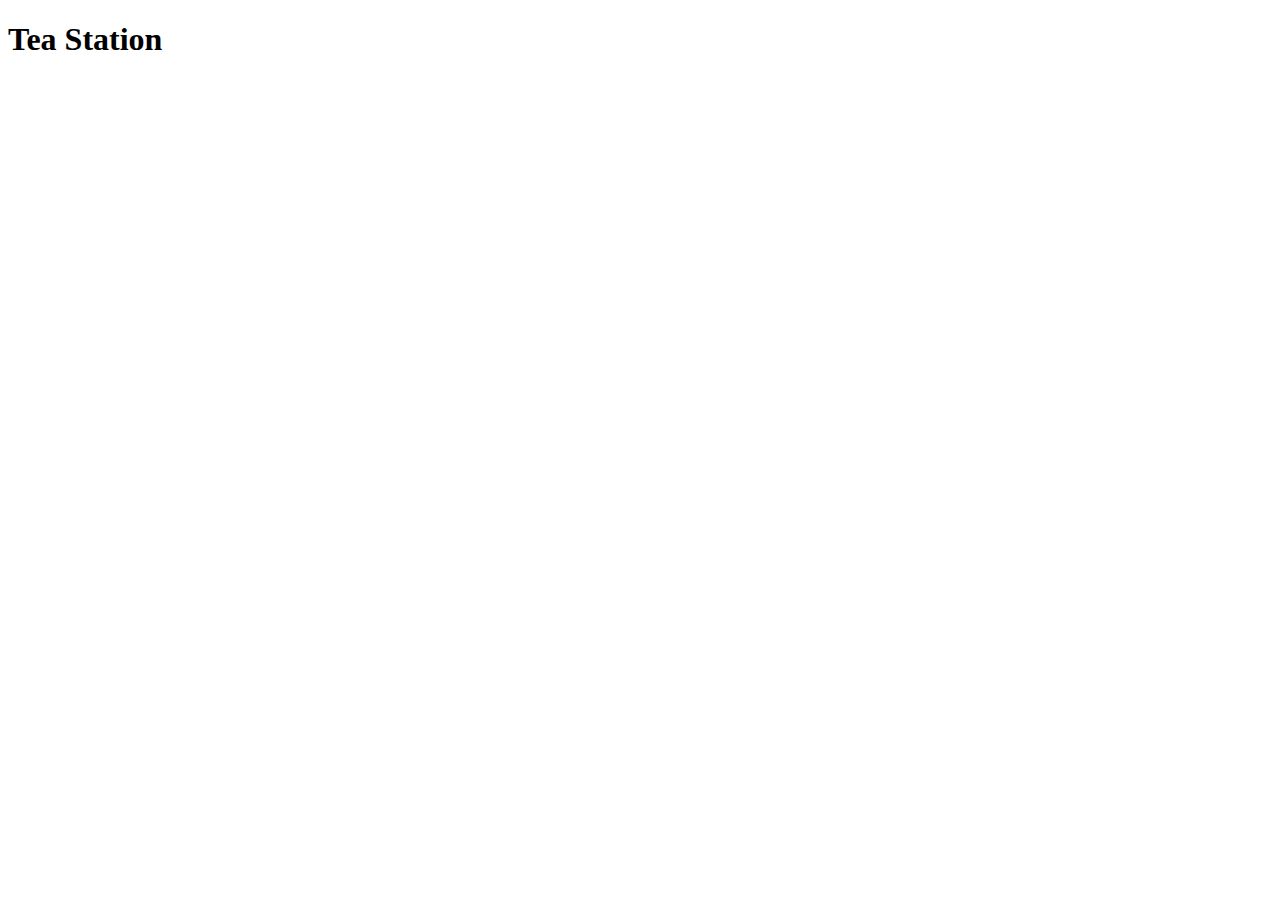
==== index.html @ 61697b80 "⚜️ initial commit" ====
<!DOCTYPE html>
<html lang="en">
  <head>
    <meta charset="UTF-8" />
    <meta http-equiv="X-UA-Compatible" content="IE=edge" />
    <meta name="viewport" content="width=device-width, initial-scale=1.0" />
    <title>Tea Station || Home</title>
    <!-- Font Awesome -->
    <link rel="stylesheet" href="./fontawesome-web/css/all.min.css" />
    <!-- Custom Css -->
    <link rel="stylesheet" href="./css/styles.css" />
  </head>
  <body>
    <h1>Tea Station</h1>
  </body>
</html>
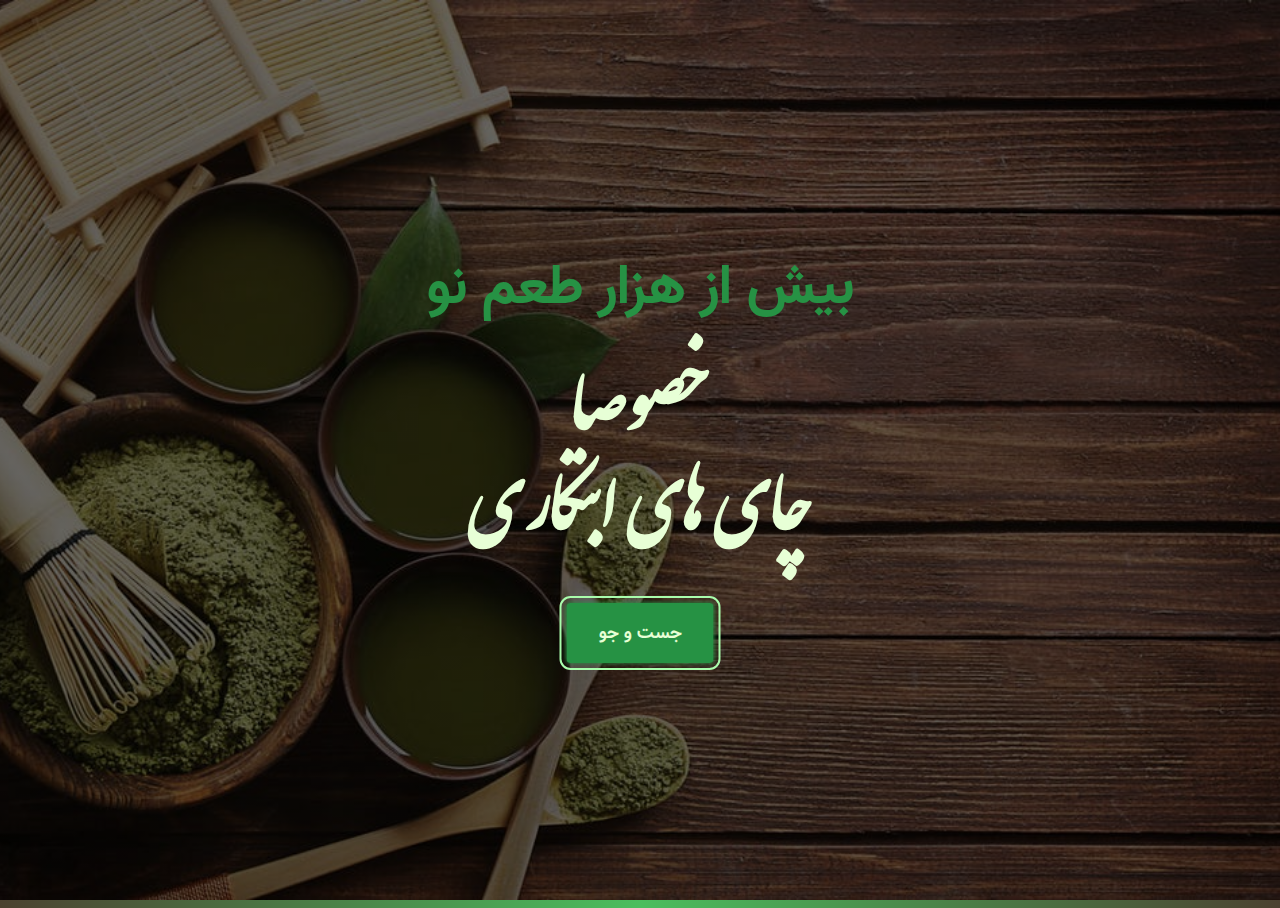
==== commit 58c6e4d9: "✅ creating header ✅ designing header ✅ adding seperator" ====
--- a/index.html
+++ b/index.html
@@ -4,13 +4,28 @@
     <meta charset="UTF-8" />
     <meta http-equiv="X-UA-Compatible" content="IE=edge" />
     <meta name="viewport" content="width=device-width, initial-scale=1.0" />
-    <title>Tea Station || Home</title>
+    <title>ایستگاه چای || صفحه اصلی</title>
     <!-- Font Awesome -->
     <link rel="stylesheet" href="./fontawesome-web/css/all.min.css" />
     <!-- Custom Css -->
     <link rel="stylesheet" href="./css/styles.css" />
   </head>
   <body>
-    <h1>Tea Station</h1>
+    <!-- Navbar -->
+    <!-- End Of Navbar -->
+    <!-- Header -->
+    <header class="header">
+      <div class="banner">
+        <h2>بیش از هزار طعم نو</h2>
+        <h1>
+          خصوصا
+          <br />
+          چای های ابتکاری
+        </h1>
+        <a href="skills.html" class="btn banner-btn"> جست و جو </a>
+      </div>
+    </header>
+    <div class="content-divider"></div>
+    <!-- End Of Header -->
   </body>
 </html>
--- a/css/styles.css
+++ b/css/styles.css
@@ -0,0 +1,51 @@
+@import "./fonts.css";
+@import "./variables.css";
+@import "./globals.css";
+
+/* 
+==========
+Header
+==========
+*/
+.header {
+  min-height: 100vh;
+  background: linear-gradient(rgba(0, 0, 0, 0.6), rgba(0, 0, 0, 0.6)),
+    url("../images/main-bcg.jpeg");
+  background-position: center;
+  background-repeat: no-repeat;
+  background-size: cover;
+  background-attachment: fixed;
+  position: relative;
+  text-align: center;
+}
+.banner {
+  position: absolute;
+  top: 50%;
+  left: 50%;
+  transform: translate(-50%, -50%);
+}
+.banner h2 {
+  font-family: var(--font-family-secondary);
+  color: var(--color-primary);
+}
+.banner h1 {
+  color: var(--color-primary-white);
+  margin-top: 3rem;
+  margin-bottom: 3rem;
+}
+.banner-btn {
+  outline: 0.125rem solid var(--color-primary-lighter);
+  outline-offset: 5px;
+}
+.banner-btn:hover {
+  outline: 0.125rem solid var(--color-primary-light);
+}
+.content-divider {
+  min-height: 0.5rem;
+  background: linear-gradient(
+    to left,
+    var(--color-secondary-light),
+    var(--color-primary-light),
+    var(--color-secondary-light)
+  );
+}
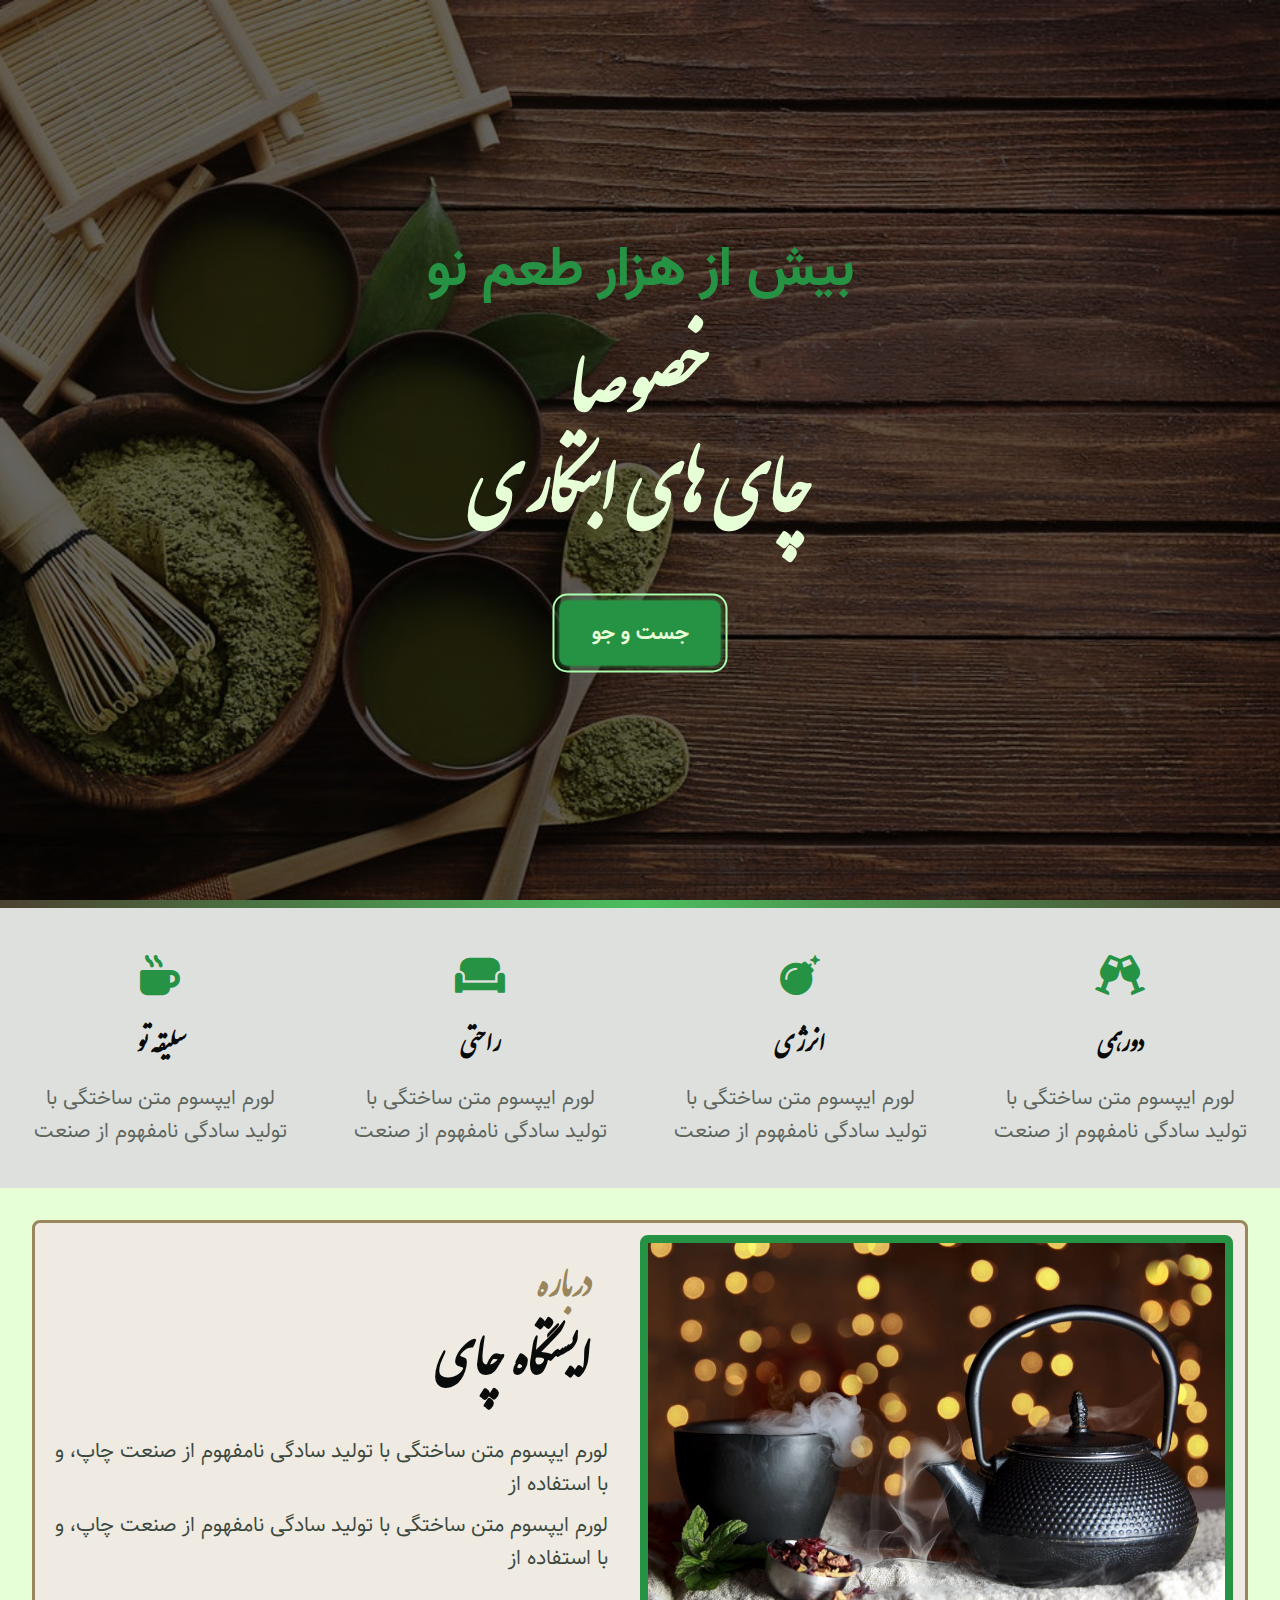
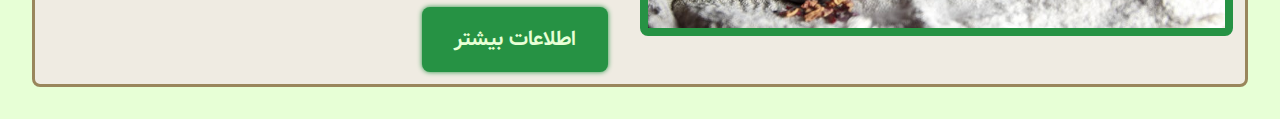
==== commit 55729993: "✅ added skills section ✅ added about section" ====
--- a/index.html
+++ b/index.html
@@ -1,31 +1,114 @@
 <!DOCTYPE html>
 <html lang="en">
-  <head>
-    <meta charset="UTF-8" />
-    <meta http-equiv="X-UA-Compatible" content="IE=edge" />
-    <meta name="viewport" content="width=device-width, initial-scale=1.0" />
-    <title>ایستگاه چای || صفحه اصلی</title>
-    <!-- Font Awesome -->
-    <link rel="stylesheet" href="./fontawesome-web/css/all.min.css" />
-    <!-- Custom Css -->
-    <link rel="stylesheet" href="./css/styles.css" />
-  </head>
-  <body>
-    <!-- Navbar -->
-    <!-- End Of Navbar -->
-    <!-- Header -->
-    <header class="header">
-      <div class="banner">
-        <h2>بیش از هزار طعم نو</h2>
-        <h1>
-          خصوصا
-          <br />
-          چای های ابتکاری
-        </h1>
-        <a href="skills.html" class="btn banner-btn"> جست و جو </a>
-      </div>
-    </header>
-    <div class="content-divider"></div>
-    <!-- End Of Header -->
-  </body>
+	<head>
+		<meta charset="UTF-8" />
+		<meta http-equiv="X-UA-Compatible" content="IE=edge" />
+		<meta name="viewport" content="width=device-width, initial-scale=1.0" />
+		<title>ایستگاه چای || صفحه اصلی</title>
+		<!-- Font Awesome -->
+		<link rel="stylesheet" href="./fontawesome-web/css/all.min.css" />
+		<!-- Custom Css -->
+		<link rel="stylesheet" href="./css/styles.css" />
+	</head>
+	<body>
+		<!-- Navbar -->
+		<!-- End Of Navbar -->
+		<!-- Header -->
+		<header class="header">
+			<div class="banner">
+				<h2>بیش از هزار طعم نو</h2>
+				<h1>
+					خصوصا
+					<br />
+					چای های ابتکاری
+				</h1>
+				<a href="skills.html" class="btn banner-btn"> جست و جو </a>
+			</div>
+		</header>
+		<div class="content-divider"></div>
+		<!-- End Of Header -->
+		<!-- Skills Section -->
+		<section class="skills clearfix">
+			<!-- Single Skill -->
+			<article class="skill">
+				<span class="skill-icon">
+					<i class="fas fa-mug-hot"></i>
+				</span>
+				<h4 class="skill-title">سلیقه تو</h4>
+				<p class="skill-text">
+					لورم ایپسوم متن ساختگی با تولید سادگی نامفهوم از صنعت
+				</p>
+			</article>
+			<!-- End Of Single Skill -->
+			<!-- Single Skill -->
+			<article class="skill">
+				<span class="skill-icon">
+					<i class="fas fa-couch"></i>
+				</span>
+				<h4 class="skill-title">راحتی</h4>
+				<p class="skill-text">
+					لورم ایپسوم متن ساختگی با تولید سادگی نامفهوم از صنعت
+				</p>
+			</article>
+			<!-- End Of Single Skill -->
+			<!-- Single Skill -->
+			<article class="skill">
+				<span class="skill-icon">
+					<i class="fas fa-bomb"></i>
+				</span>
+				<h4 class="skill-title">انرژی</h4>
+				<p class="skill-text">
+					لورم ایپسوم متن ساختگی با تولید سادگی نامفهوم از صنعت
+				</p>
+			</article>
+			<!-- End Of Single Skill -->
+			<!-- Single Skill -->
+			<article class="skill">
+				<span class="skill-icon">
+					<i class="fas fa-glass-cheers"></i>
+				</span>
+				<h4 class="skill-title">دورهمی</h4>
+				<p class="skill-text">
+					لورم ایپسوم متن ساختگی با تولید سادگی نامفهوم از صنعت
+				</p>
+			</article>
+			<!-- End Of Single Skill -->
+		</section>
+		<!-- End Of Skills Section -->
+		<!-- About Section -->
+		<section>
+			<div class="section-center clearfix">
+				<!-- About-Image -->
+				<article class="about-image-article">
+					<img
+						src="./images/about-bcg.jpeg"
+						alt="tea for everyone"
+						class="about-image"
+					/>
+				</article>
+				<!-- End Of About-Image -->
+				<!-- About-Info -->
+				<article class="about-info">
+					<!-- Section Title -->
+					<div class="section-title">
+						<h3>درباره</h3>
+						<h2>ایستگاه چای</h2>
+					</div>
+					<!-- End Of Section Title -->
+					<div class="about-text-container">
+						<p class="about-text">
+							لورم ایپسوم متن ساختگی با تولید سادگی نامفهوم از صنعت چاپ، و با
+							استفاده از
+						</p>
+						<p class="about-text">
+							لورم ایپسوم متن ساختگی با تولید سادگی نامفهوم از صنعت چاپ، و با
+							استفاده از
+						</p>
+					</div>
+					<a href="about.html" class="btn">اطلاعات بیشتر</a>
+				</article>
+				<!-- End Of About-Info -->
+			</div>
+		</section>
+	</body>
 </html>
--- a/css/styles.css
+++ b/css/styles.css
@@ -1,51 +1,192 @@
-@import "./fonts.css";
-@import "./variables.css";
-@import "./globals.css";
+@import './fonts.css';
+@import './globals.css';
 
-/* 
+/*
 ==========
 Header
 ==========
 */
+
 .header {
-  min-height: 100vh;
-  background: linear-gradient(rgba(0, 0, 0, 0.6), rgba(0, 0, 0, 0.6)),
-    url("../images/main-bcg.jpeg");
-  background-position: center;
-  background-repeat: no-repeat;
-  background-size: cover;
-  background-attachment: fixed;
-  position: relative;
-  text-align: center;
+	min-height: 100vh;
+	background: linear-gradient(rgba(0, 0, 0, 0.6), rgba(0, 0, 0, 0.6)),
+		url('../images/main-bcg.jpeg');
+	background-position: center;
+	background-repeat: no-repeat;
+	background-size: cover;
+	background-attachment: fixed;
+	position: relative;
+	text-align: center;
 }
+
 .banner {
-  position: absolute;
-  top: 50%;
-  left: 50%;
-  transform: translate(-50%, -50%);
+	position: absolute;
+	top: 50%;
+	left: 50%;
+	transform: translate(-50%, -50%);
 }
+
 .banner h2 {
-  font-family: var(--font-family-secondary);
-  color: var(--color-primary);
+	font-family: var(--font-family-secondary);
+	color: var(--color-primary);
 }
+
 .banner h1 {
-  color: var(--color-primary-white);
-  margin-top: 3rem;
-  margin-bottom: 3rem;
+	color: var(--color-primary-white);
+	margin-top: 3rem;
+	margin-bottom: 3rem;
 }
+
 .banner-btn {
-  outline: 0.125rem solid var(--color-primary-lighter);
-  outline-offset: 5px;
+	outline: 0.125rem solid var(--color-primary-lighter);
+	outline-offset: 5px;
 }
+
 .banner-btn:hover {
-  outline: 0.125rem solid var(--color-primary-light);
+	outline: 0.125rem solid var(--color-primary-light);
 }
+
 .content-divider {
-  min-height: 0.5rem;
-  background: linear-gradient(
-    to left,
-    var(--color-secondary-light),
-    var(--color-primary-light),
-    var(--color-secondary-light)
-  );
+	min-height: 0.5rem;
+	background: linear-gradient(
+		to left,
+		var(--color-secondary-light),
+		var(--color-primary-light),
+		var(--color-secondary-light)
+	);
 }
+
+/*
+==========
+Skills
+==========
+*/
+
+.skills {
+	background: var(--color-grey-white);
+}
+
+.skill {
+	float: left;
+	min-width: 100%;
+	text-align: center;
+	padding: 2.5rem 0rem;
+	transition: var(--transition);
+	cursor: default;
+}
+
+.skill:hover {
+	background: var(--color-secondary-white);
+	box-shadow: 0px 2px 0px var(--color-primary-light);
+}
+
+.skill-title {
+	padding: 0 1rem;
+}
+
+.skill-icon {
+	font-size: 2.5rem;
+	margin-bottom: 1.25rem;
+	display: inline-block;
+	color: var(--color-primary);
+	transition: var(--transition);
+}
+
+.skill-text {
+	color: var(--color-grey-7);
+	max-width: 17rem;
+	margin: 0 auto;
+}
+
+.skill:hover .skill-icon {
+	transform: translateY(-5px);
+}
+
+@media screen and (min-width: calc(calc(17rem * 2) + 1.5rem)) {
+	.skill {
+		min-width: 50%;
+	}
+}
+
+@media screen and (min-width: calc(calc(17rem * 4) + 1.5rem)) {
+	.skill {
+		min-width: 25%;
+	}
+}
+
+/* 
+==========
+About
+==========
+*/
+
+.section-title h3 {
+	color: var(--color-secondary-lighter);
+	padding: 2rem 0 0 0;
+}
+
+.section-title {
+	margin-bottom: 2rem;
+}
+
+.section-center {
+	padding: 0.75rem 0.75rem;
+	margin: 2rem auto;
+	width: 85vw;
+	transition: var(--transition);
+	max-width: 36rem;
+	background: var(--color-secondary-white);
+	border-style: solid;
+	border-radius: var(--radius);
+	border-color: var(--color-secondary-lighter);
+}
+
+.about-image-article {
+	background: var(--color-primary);
+	border-style: solid;
+	border-width: 0.5rem;
+	border-color: var(--color-primary);
+	border-radius: var(--radius);
+	overflow: hidden;
+}
+
+.about-image {
+	transition: var(--transition);
+}
+
+.about-image:hover {
+	transform: scale(1.1);
+	opacity: 0.5;
+}
+
+.about-text {
+	color: var(--color-grey-6);
+	margin-bottom: 0.5rem;
+}
+
+.about-text-container {
+	margin-bottom: 2rem;
+}
+
+@media screen and (min-width: 880px) {
+	.section-center {
+		width: 90vw;
+	}
+}
+
+@media screen and (min-width: 1170px) {
+	.section-center {
+		max-width: 100vw;
+		width: 95vw;
+	}
+	.about-image-article {
+		float: right;
+		width: 50%;
+	}
+	.about-info {
+		float: left;
+		width: 50%;
+		padding-right: 2rem;
+		height: 100%;
+	}
+}
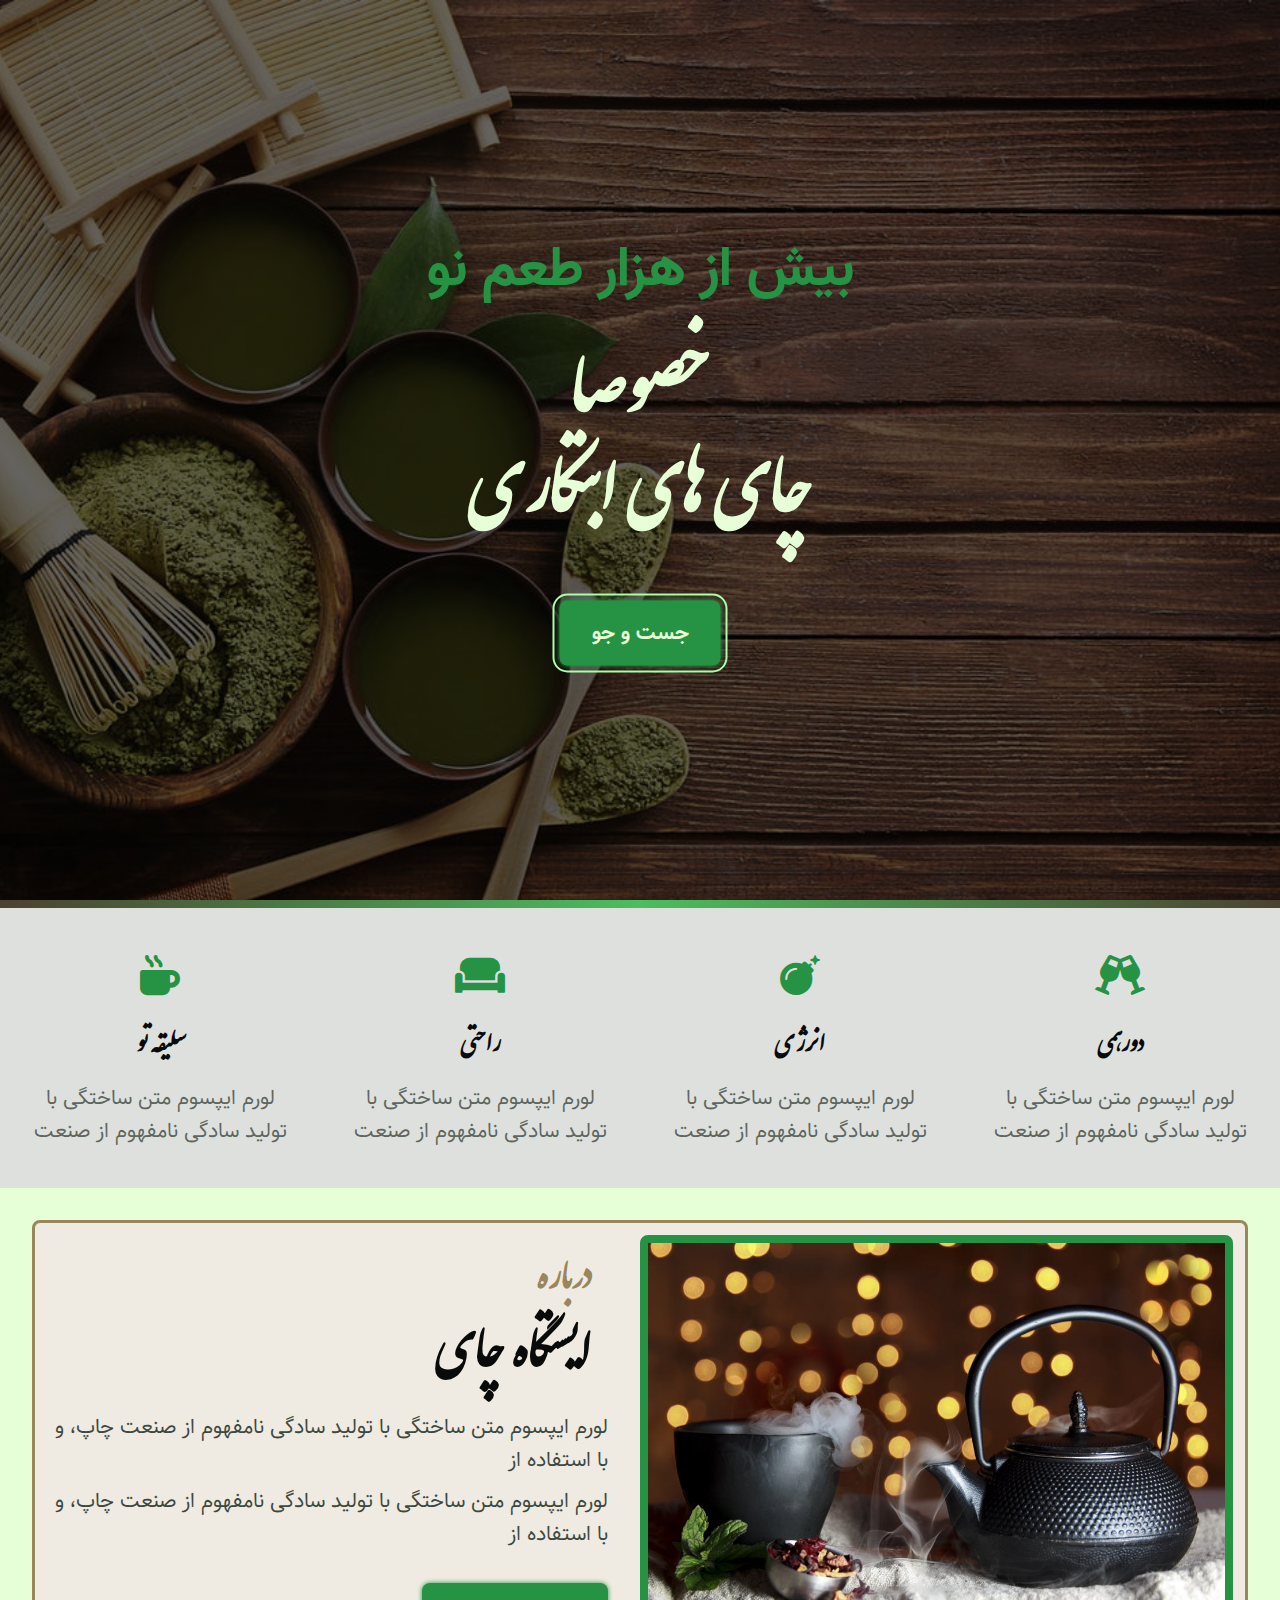
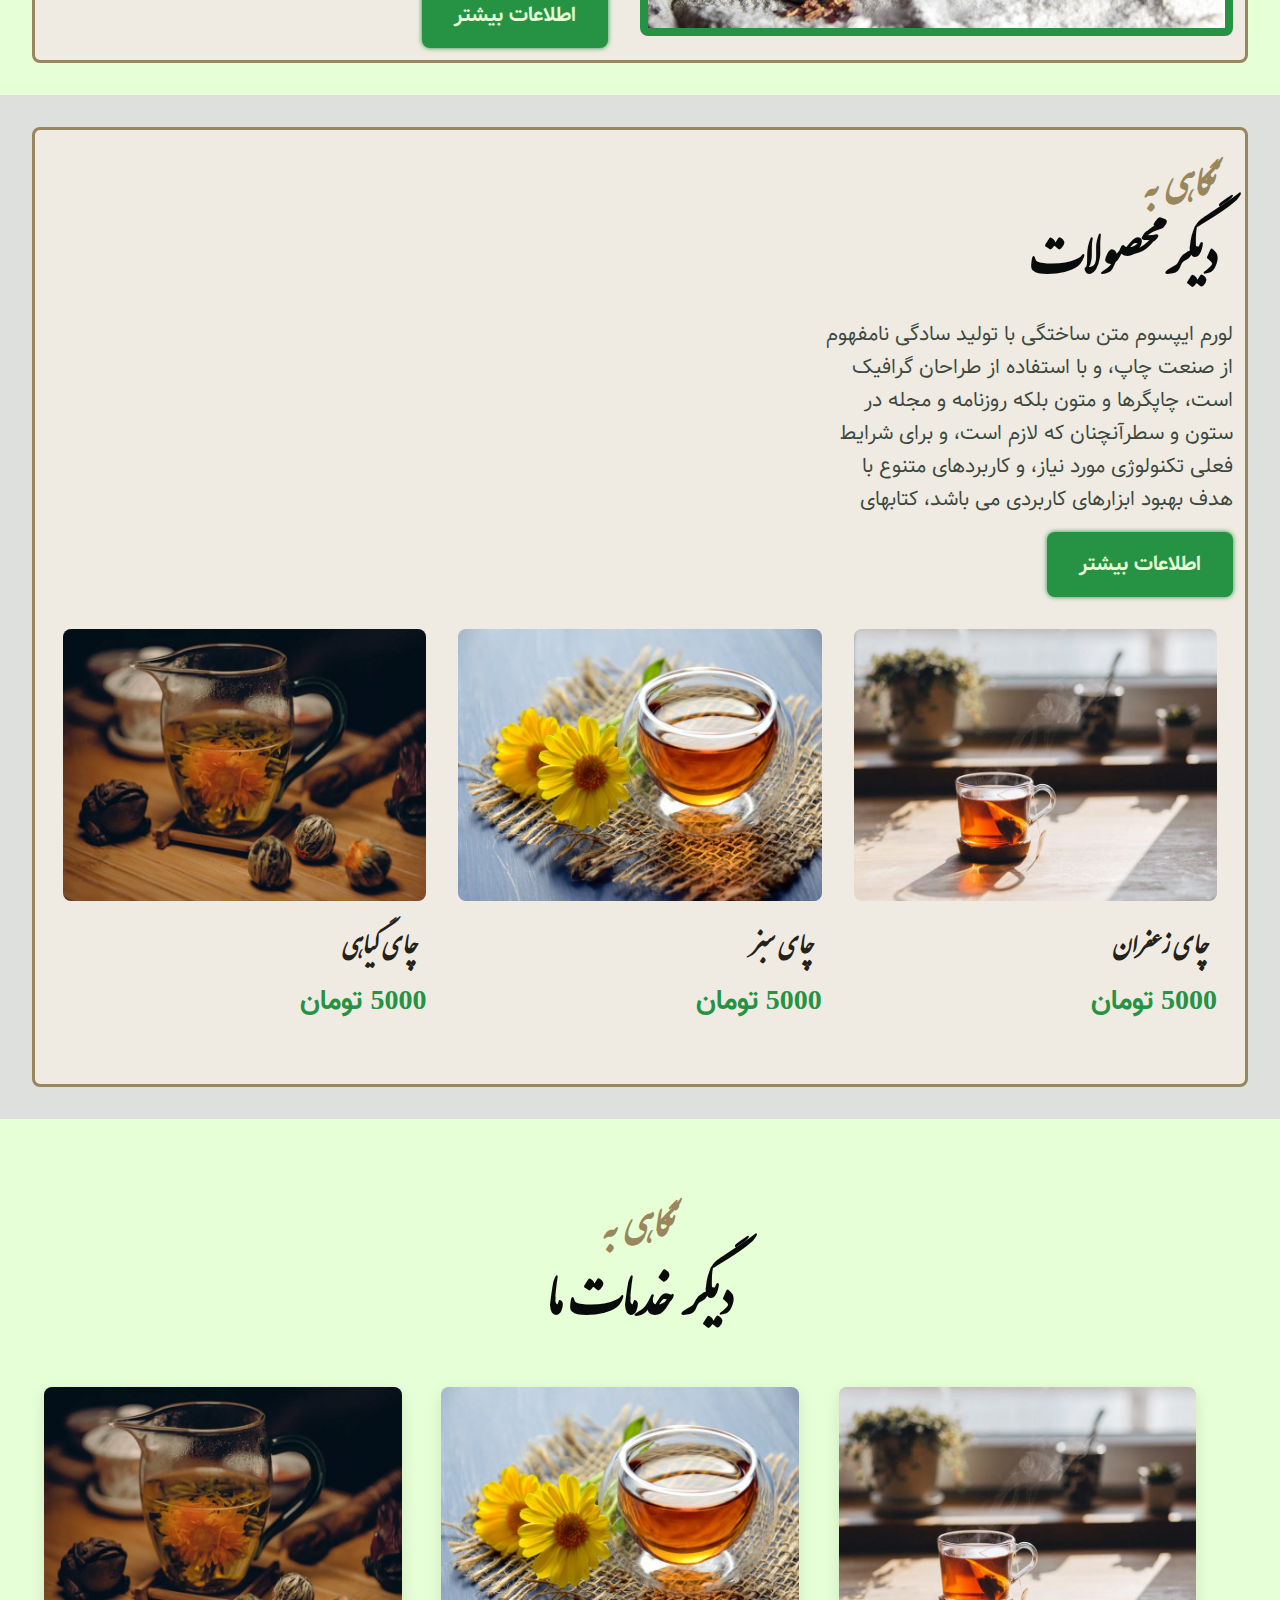
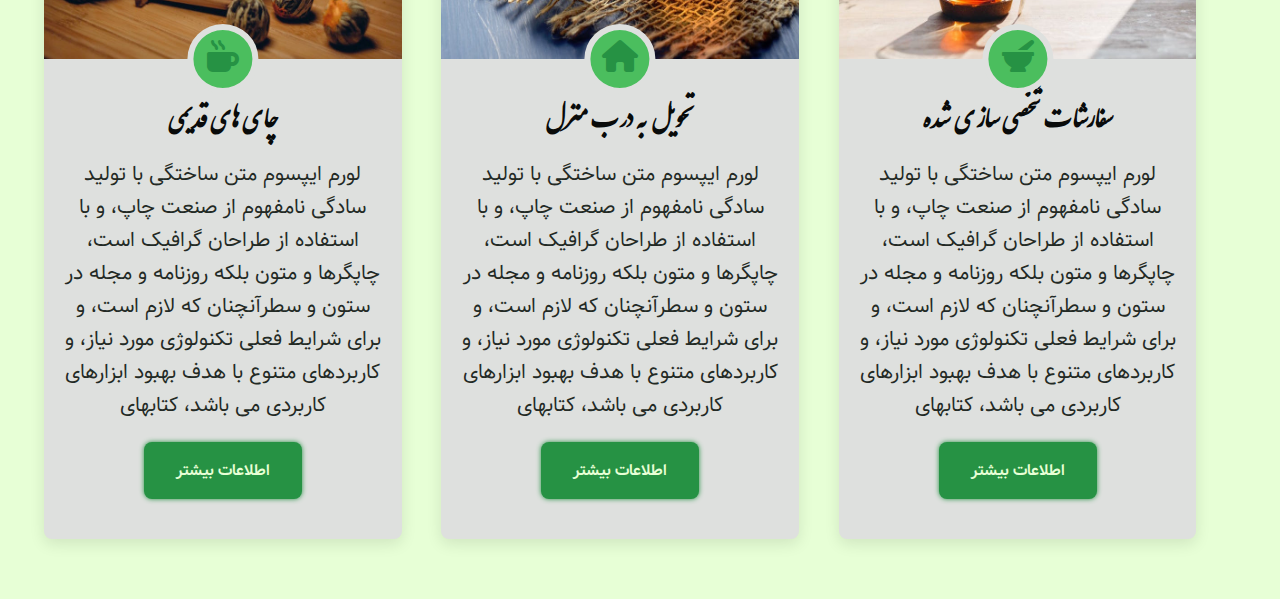
==== commit 19f73666: "✅ services and products added" ====
--- a/index.html
+++ b/index.html
@@ -76,7 +76,7 @@
 		</section>
 		<!-- End Of Skills Section -->
 		<!-- About Section -->
-		<section>
+		<section class="about">
 			<div class="section-center clearfix">
 				<!-- About-Image -->
 				<article class="about-image-article">
@@ -110,5 +110,162 @@
 				<!-- End Of About-Info -->
 			</div>
 		</section>
+		<!-- Products -->
+		<section class="products">
+			<div class="section-center clearfix">
+				<!-- Products Info -->
+				<article class="products-info">
+					<div class="section-title">
+						<h3>نگاهی به</h3>
+						<h2>دیگر محصولات</h2>
+					</div>
+					<div class="product-text-container">
+						<p class="product-text">
+							لورم ایپسوم متن ساختگی با تولید سادگی نامفهوم از صنعت چاپ، و با
+							استفاده از طراحان گرافیک است، چاپگرها و متون بلکه روزنامه و مجله
+							در ستون و سطرآنچنان که لازم است، و برای شرایط فعلی تکنولوژی مورد
+							نیاز، و کاربردهای متنوع با هدف بهبود ابزارهای کاربردی می باشد،
+							کتابهای
+						</p>
+					</div>
+					<a href="about.html" class="btn">اطلاعات بیشتر</a>
+				</article>
+				<!-- Products Inventory -->
+				<article class="products-inventory">
+					<!-- Single Product -->
+					<div class="product">
+						<img
+							src="./images/product-1.jpeg"
+							alt="signle product"
+							class="product-image"
+						/>
+						<h4 class="product-title">چای زعفران</h4>
+						<h4 class="product-price">5000</h4>
+					</div>
+					<!-- End Of Single Product -->
+					<!-- Single Product -->
+					<div class="product">
+						<img
+							src="./images/product-2.jpeg"
+							alt="signle product"
+							class="product-image"
+						/>
+						<h4 class="product-title">چای سبز</h4>
+						<h4 class="product-price">5000</h4>
+					</div>
+					<!-- End Of Single Product -->
+					<!-- Single Product -->
+					<div class="product">
+						<img
+							src="./images/product-3.jpeg"
+							alt="signle product"
+							class="product-image"
+						/>
+						<h4 class="product-title">چای گیاهی</h4>
+						<h4 class="product-price">5000</h4>
+					</div>
+					<!-- End Of Single Product -->
+				</article>
+			</div>
+		</section>
+		<!-- End Of Products -->
+		<!-- Services -->
+		<section class="services">
+			<!-- Section Title -->
+			<div class="section-title services-title">
+				<h3>نگاهی به</h3>
+				<h2>دیگر خدمات ما</h2>
+			</div>
+			<!-- End Of Section Title -->
+			<div class="section-center background-border-remover clearfix">
+				<!-- Single Card -->
+				<article class="service-card">
+					<!-- Image Container -->
+					<div class="service-image-container">
+						<!-- Image -->
+						<img
+							src="./images/product-1.jpeg"
+							class="service-image"
+							alt="single-service"
+						/>
+						<!-- Icon -->
+						<span class="service-icon">
+							<i class="fas fa-mortar-pestle fa-fw"></i>
+						</span>
+					</div>
+					<!-- Service Info -->
+					<div class="service-info">
+						<h4>سفارشات شخصی سازی شده</h4>
+						<p>
+							لورم ایپسوم متن ساختگی با تولید سادگی نامفهوم از صنعت چاپ، و با
+							استفاده از طراحان گرافیک است، چاپگرها و متون بلکه روزنامه و مجله
+							در ستون و سطرآنچنان که لازم است، و برای شرایط فعلی تکنولوژی مورد
+							نیاز، و کاربردهای متنوع با هدف بهبود ابزارهای کاربردی می باشد،
+							کتابهای
+						</p>
+						<a href="products.html" class="btn service-btn">اطلاعات بیشتر</a>
+					</div>
+				</article>
+				<!-- End Of Single Card -->
+				<!-- Single Card -->
+				<article class="service-card">
+					<!-- Image Container -->
+					<div class="service-image-container">
+						<!-- Image -->
+						<img
+							src="./images/product-2.jpeg"
+							class="service-image"
+							alt="single-service"
+						/>
+						<!-- Icon -->
+						<span class="service-icon">
+							<i class="fas fa-home fa-fw"></i>
+						</span>
+					</div>
+					<!-- Service Info -->
+					<div class="service-info">
+						<h4>تحویل به درب منزل</h4>
+						<p>
+							لورم ایپسوم متن ساختگی با تولید سادگی نامفهوم از صنعت چاپ، و با
+							استفاده از طراحان گرافیک است، چاپگرها و متون بلکه روزنامه و مجله
+							در ستون و سطرآنچنان که لازم است، و برای شرایط فعلی تکنولوژی مورد
+							نیاز، و کاربردهای متنوع با هدف بهبود ابزارهای کاربردی می باشد،
+							کتابهای
+						</p>
+						<a href="products.html" class="btn service-btn">اطلاعات بیشتر</a>
+					</div>
+				</article>
+				<!-- End Of Single Card -->
+				<!-- Single Card -->
+				<article class="service-card">
+					<!-- Image Container -->
+					<div class="service-image-container">
+						<!-- Image -->
+						<img
+							src="./images/product-3.jpeg"
+							class="service-image"
+							alt="single-service"
+						/>
+						<!-- Icon -->
+						<span class="service-icon">
+							<i class="fas fa-mug-hot fa-fw"></i>
+						</span>
+					</div>
+					<!-- Service Info -->
+					<div class="service-info">
+						<h4>چای های قدیمی</h4>
+						<p>
+							لورم ایپسوم متن ساختگی با تولید سادگی نامفهوم از صنعت چاپ، و با
+							استفاده از طراحان گرافیک است، چاپگرها و متون بلکه روزنامه و مجله
+							در ستون و سطرآنچنان که لازم است، و برای شرایط فعلی تکنولوژی مورد
+							نیاز، و کاربردهای متنوع با هدف بهبود ابزارهای کاربردی می باشد،
+							کتابهای
+						</p>
+						<a href="products.html" class="btn service-btn">اطلاعات بیشتر</a>
+					</div>
+				</article>
+				<!-- End Of Single Card -->
+			</div>
+		</section>
 	</body>
 </html>
--- a/css/styles.css
+++ b/css/styles.css
@@ -120,18 +120,23 @@
 ==========
 */
 
+.about {
+	background: var(--color-primary-white);
+	padding: 1rem 0 1rem 0;
+}
+
 .section-title h3 {
 	color: var(--color-secondary-lighter);
-	padding: 2rem 0 0 0;
+	padding: 1.5rem 0 0 0;
 }
 
 .section-title {
-	margin-bottom: 2rem;
+	margin-bottom: 1rem;
 }
 
 .section-center {
 	padding: 0.75rem 0.75rem;
-	margin: 2rem auto;
+	margin: 1rem auto;
 	width: 85vw;
 	transition: var(--transition);
 	max-width: 36rem;
@@ -190,3 +195,164 @@
 		height: 100%;
 	}
 }
+
+/* 
+==========
+Products
+==========
+*/
+
+.products {
+	background: var(--color-grey-white);
+	padding: 1rem 0 1rem 0;
+}
+
+.product-text {
+	color: var(--color-grey-6);
+	margin-bottom: 0.5rem;
+	max-width: 26rem;
+}
+
+.product-text-container {
+	margin-bottom: 1rem;
+}
+
+.product-image {
+	border-radius: var(--radius);
+	height: 17rem;
+	object-fit: cover;
+}
+
+.product {
+	margin: 2rem 0;
+}
+
+.product-price {
+	color: var(--color-primary);
+	margin: 1rem 0;
+}
+
+.product-title {
+	color: var(--color-secondary);
+	margin: 2rem 0.5rem 1rem 0;
+}
+
+.product-price::after {
+	content: 'تومان';
+	display: inline-block;
+	font-family: var(--font-family-secondary);
+	margin: 0 0.5rem;
+}
+
+@media screen and (min-width: 36rem) {
+	.product {
+		float: right;
+		width: 50%;
+		padding: 0 1rem;
+	}
+}
+
+@media screen and (min-width: 1170px) {
+	.product {
+		float: right;
+		width: 33.33%;
+		padding: 0 1rem;
+	}
+}
+
+@media screen and (min-width: 1500px) {
+	.products-info {
+		float: right;
+		width: 30%;
+	}
+	.products-inventory {
+		float: right;
+		width: 70%;
+	}
+}
+
+/* 
+==========
+Services
+==========
+*/
+
+.background-border-remover {
+	background: inherit;
+	border-width: 0rem;
+}
+
+.services-title {
+	margin-top: 4rem;
+	margin-bottom: -1rem;
+	text-align: center;
+}
+
+.service-card {
+	margin: 2rem 0 2rem 0;
+	background: var(--color-grey-white);
+	border-radius: var(--radius);
+	box-shadow: 0 5px 15px rgba(0, 0, 0, 0.1);
+	transition: var(--transition);
+}
+
+.service-card:hover {
+	transform: scale(1.02);
+	box-shadow: 0 5px 15px rgba(0, 0, 0, 0.2);
+}
+
+.service-image {
+	height: 17rem;
+	object-fit: cover;
+	border-top-left-radius: var(--radius);
+	border-top-right-radius: var(--radius);
+}
+
+.service-info {
+	text-align: center;
+	padding: 3rem 1rem 2.5rem 1rem;
+}
+
+.service-info p {
+	max-width: 20rem;
+	color: var(--color-grey-5);
+	margin: 0 auto;
+}
+
+.service-btn {
+	margin-top: 1.25rem;
+	font-size: 1rem;
+}
+
+.service-image-container {
+	position: relative;
+}
+
+.service-icon {
+	position: absolute;
+	left: 50%;
+	top: 100%;
+	transform: translate(-50%, -50%);
+	font-size: 2rem;
+	color: var(--color-primary);
+	background-color: var(--color-primary-light);
+	padding: 0.25rem 0.6rem;
+	border-radius: 50%;
+	border: 0.375rem solid var(--color-grey-white);
+}
+
+@media screen and (min-width: 36rem) {
+	.service-card {
+		float: right;
+		width: 45%;
+		margin-right: 5%;
+	}
+}
+
+@media screen and (min-width: 1170px) {
+	.service-card {
+		float: right;
+		width: 30%;
+		margin-right: 3.33%;
+	}
+}
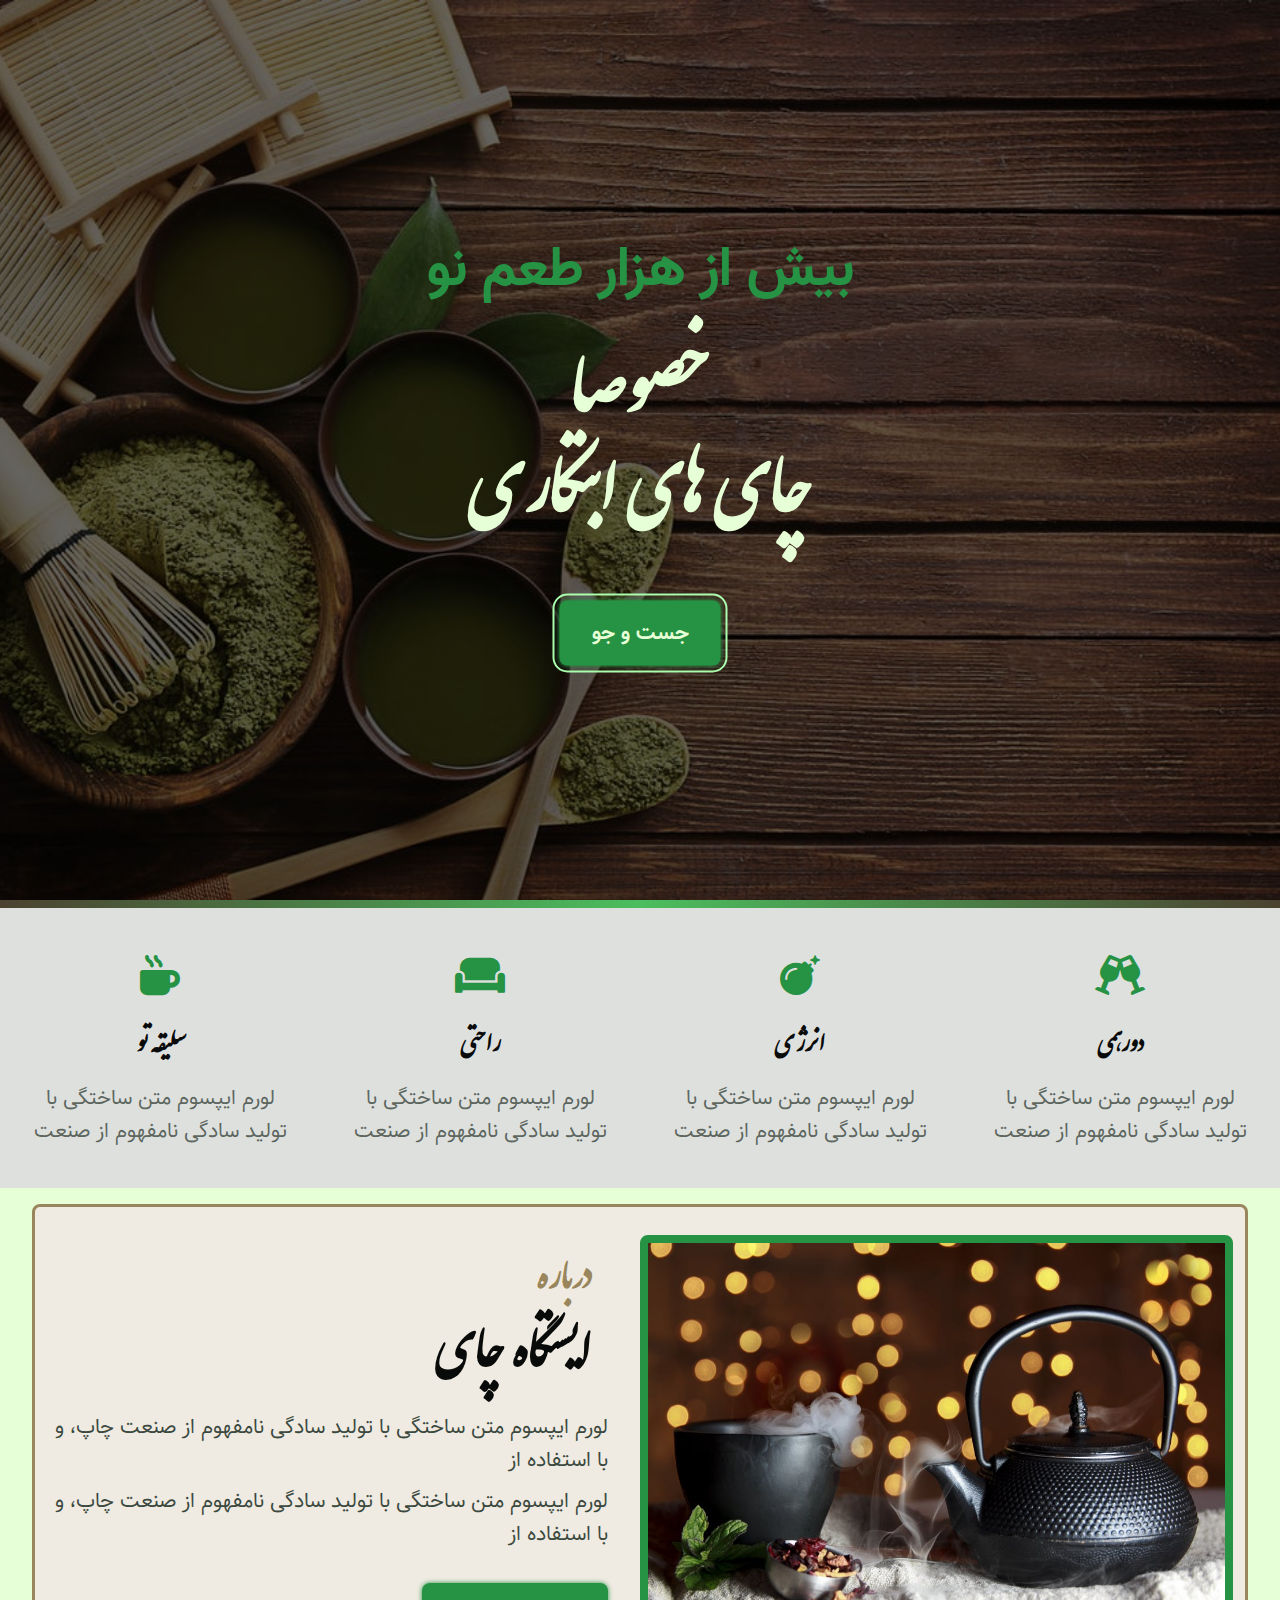
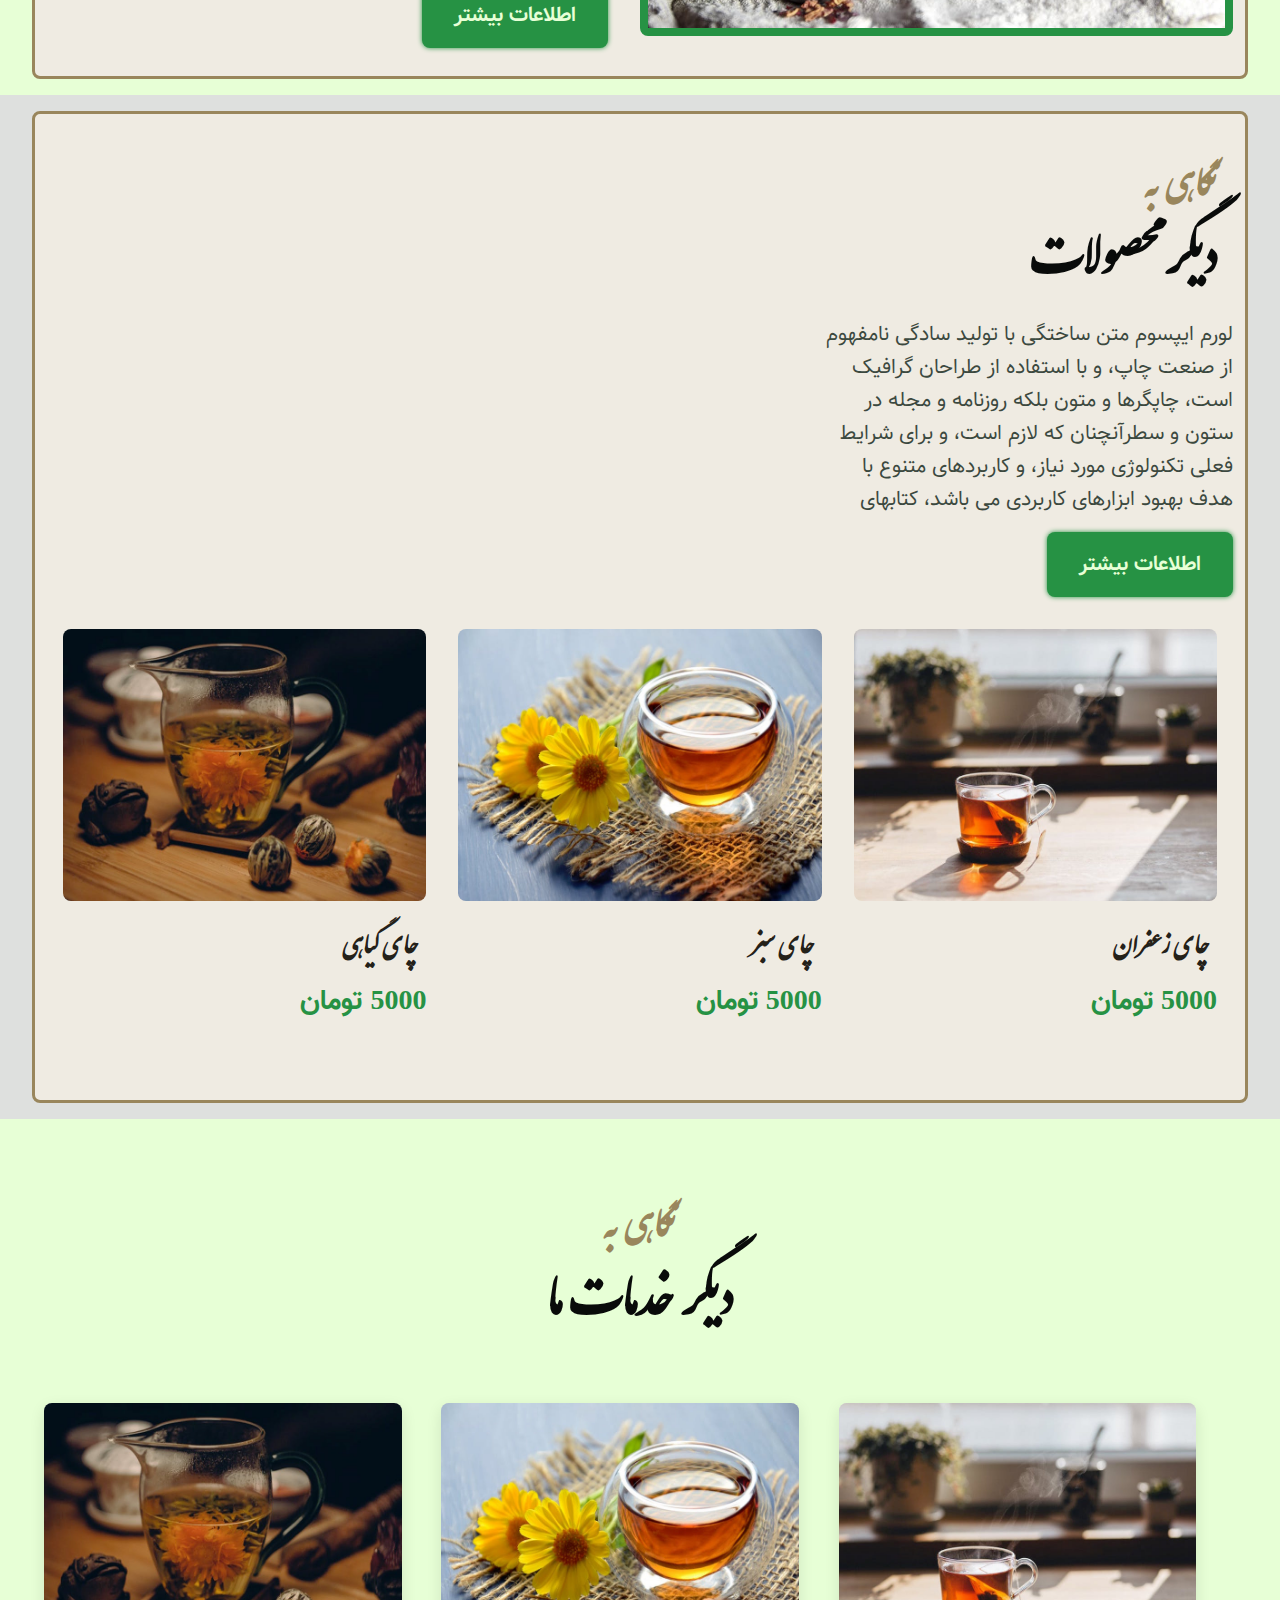
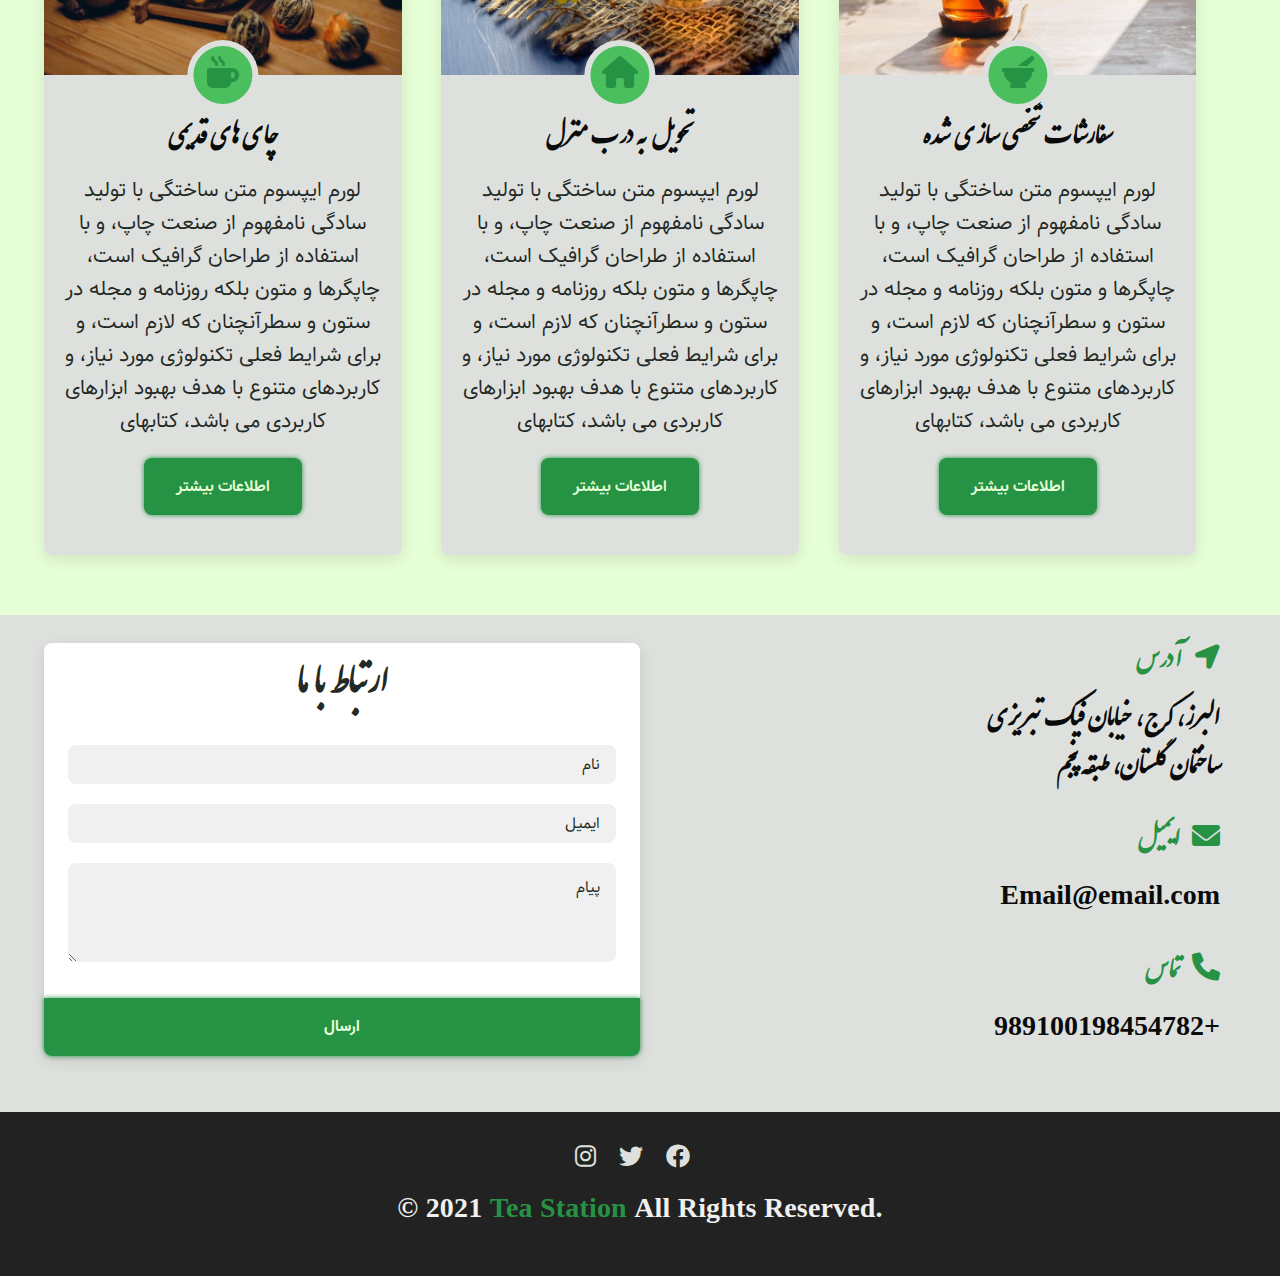
==== commit 8aecdab6: "✅ footer and contact added" ====
--- a/index.html
+++ b/index.html
@@ -267,5 +267,120 @@
 				<!-- End Of Single Card -->
 			</div>
 		</section>
+		<!-- End Of Services -->
+		<!-- Contact -->
+		<section class="contact">
+			<div
+				class="
+					section-center
+					background-border-remover
+					max-width-remover
+					clearfix
+				"
+			>
+				<!-- Contact-Info -->
+				<article class="contact-info">
+					<!-- Contact-Item -->
+					<div class="contact-item">
+						<h4 class="contact-title">
+							<span class="contact-icon">
+								<i class="fas fa-location-arrow"></i>
+							</span>
+							آدرس
+						</h4>
+						<h4 class="contact-text">
+							البرز، کرج، خیابان فیک تبریزی<br />
+							ساختمان گلستان، طبقه پنجم
+						</h4>
+					</div>
+					<!-- End Of Contact-Item -->
+					<!-- Contact-Item -->
+					<div class="contact-item">
+						<h4 class="contact-title">
+							<span class="contact-icon">
+								<i class="fas fa-envelope"></i>
+							</span>
+							ایمیل
+						</h4>
+						<h4 class="contact-text">Email@email.com</h4>
+					</div>
+					<!-- End Of Contact-Item -->
+					<!-- Contact-Item -->
+					<div class="contact-item">
+						<h4 class="contact-title">
+							<span class="contact-icon">
+								<i class="fas fa-phone"></i>
+							</span>
+							تماس
+						</h4>
+						<h4 class="contact-text">+989100198454782</h4>
+					</div>
+					<!-- End Of Contact-Item -->
+				</article>
+				<!-- End Of Contact-Info -->
+				<!-- Contact-Form -->
+				<article class="contact-form">
+					<h3>ارتباط با ما</h3>
+					<form action="">
+						<div class="form-group">
+							<input
+								type="text"
+								class="form-control"
+								name="first_name"
+								placeholder="نام"
+							/>
+							<input
+								type="email"
+								class="form-control"
+								name="email"
+								placeholder="ایمیل"
+							/>
+							<textarea
+								name="message"
+								placeholder="پیام"
+								class="form-control"
+								rows="5"
+							></textarea>
+						</div>
+						<button type="submit" class="btn submit-btn">ارسال</button>
+					</form>
+				</article>
+			</div>
+		</section>
+		<!-- End Of Contact -->
+		<!-- Footer -->
+		<footer class="footer">
+			<div
+				class="
+					section-center
+					clearfix
+					background-border-remover
+					max-width-remover
+				"
+			>
+				<div class="socail-icons">
+					<!-- Social Icon -->
+					<a href="#" class="social-icon">
+						<i class="fab fa-facebook"></i>
+					</a>
+					<!-- End Of Social Icon -->
+					<!-- Social Icon -->
+					<a href="#" class="social-icon">
+						<i class="fab fa-twitter"></i>
+					</a>
+					<!-- End Of Social Icon -->
+					<!-- Social Icon -->
+					<a href="#" class="social-icon">
+						<i class="fab fa-instagram"></i>
+					</a>
+					<!-- End Of Social Icon -->
+				</div>
+				<h4 class="footer-text">
+					&copy; <span>2021</span> <span class="company">Tea Station</span>
+					<span>All Rights Reserved.</span>
+				</h4>
+			</div>
+		</footer>
+		<!-- End Of Footer -->
 	</body>
 </html>
--- a/css/styles.css
+++ b/css/styles.css
@@ -135,8 +135,8 @@
 }
 
 .section-center {
-	padding: 0.75rem 0.75rem;
-	margin: 1rem auto;
+	padding: 1.75rem 0.75rem;
+	margin: 0 auto;
 	width: 85vw;
 	transition: var(--transition);
 	max-width: 36rem;
@@ -356,3 +356,132 @@
 		margin-right: 3.33%;
 	}
 }
+
+/* 
+==========
+Contact
+==========
+*/
+
+.contact {
+	background: var(--color-grey-white);
+}
+
+.contact-form,
+.contact-info {
+	margin: 1rem 0;
+	max-width: 35rem;
+	margin: 0 auto;
+}
+
+.contact-item {
+	margin-bottom: 1.75rem;
+}
+
+.contact-title {
+	color: var(--color-primary);
+}
+
+.contact-icon {
+	margin: 0 0 0 0.5rem;
+}
+
+.contact-text {
+	line-height: 2rem;
+}
+
+.contact-form {
+	background: white;
+	border-radius: var(--radius);
+	text-align: center;
+	box-shadow: 0 5px 15px rgba(0, 0, 0, 0.1);
+	transition: var(--transition);
+}
+
+.contact-form:hover {
+	box-shadow: 0 5px 15px rgba(0, 0, 0, 0.2);
+}
+
+.contact-form h3 {
+	padding-top: 1.25rem;
+	color: var(--color-grey-5);
+}
+
+.form-group {
+	padding: 1rem 1.5rem;
+}
+
+.form-control {
+	display: block;
+	width: 100%;
+	padding: 0.75rem 1rem;
+	border: none;
+	margin-bottom: 1.25rem;
+	background-color: var(--color-grey-whiter);
+	border-radius: var(--radius);
+}
+
+.form-control::placeholder {
+	font-family: var(--font-family-primary);
+	font-size: 1rem;
+	color: var(--color-grey-5);
+}
+
+.submit-btn {
+	width: 100%;
+	border: none;
+	border-top-left-radius: 0;
+	border-top-right-radius: 0;
+	font-family: var(--font-family-secondary);
+	font-size: 1rem;
+}
+
+.max-width-remover {
+	max-width: none;
+}
+
+@media screen and (min-width: 1170px) {
+	.contact-form,
+	.contact-info {
+		float: right;
+		width: 50%;
+		max-width: none;
+	}
+	.contact-text {
+		line-height: 3rem;
+	}
+}
+
+/* 
+==========
+Footer
+==========
+*/
+
+.footer {
+	background: #222;
+	text-align: center;
+}
+
+.social-icon {
+	color: var(--color-grey-white);
+	font-size: 1.5rem;
+	margin-right: 1rem;
+	transition: var(--transition);
+}
+
+.social-icon:hover {
+	color: var(--color-primary);
+}
+
+.footer-text {
+	direction: ltr;
+	margin-top: 1.25rem;
+	color: var(--color-grey-whiter);
+	word-spacing: 0.2rem;
+	letter-spacing: 0.01rem;
+}
+
+.company {
+	color: var(--color-primary);
+}
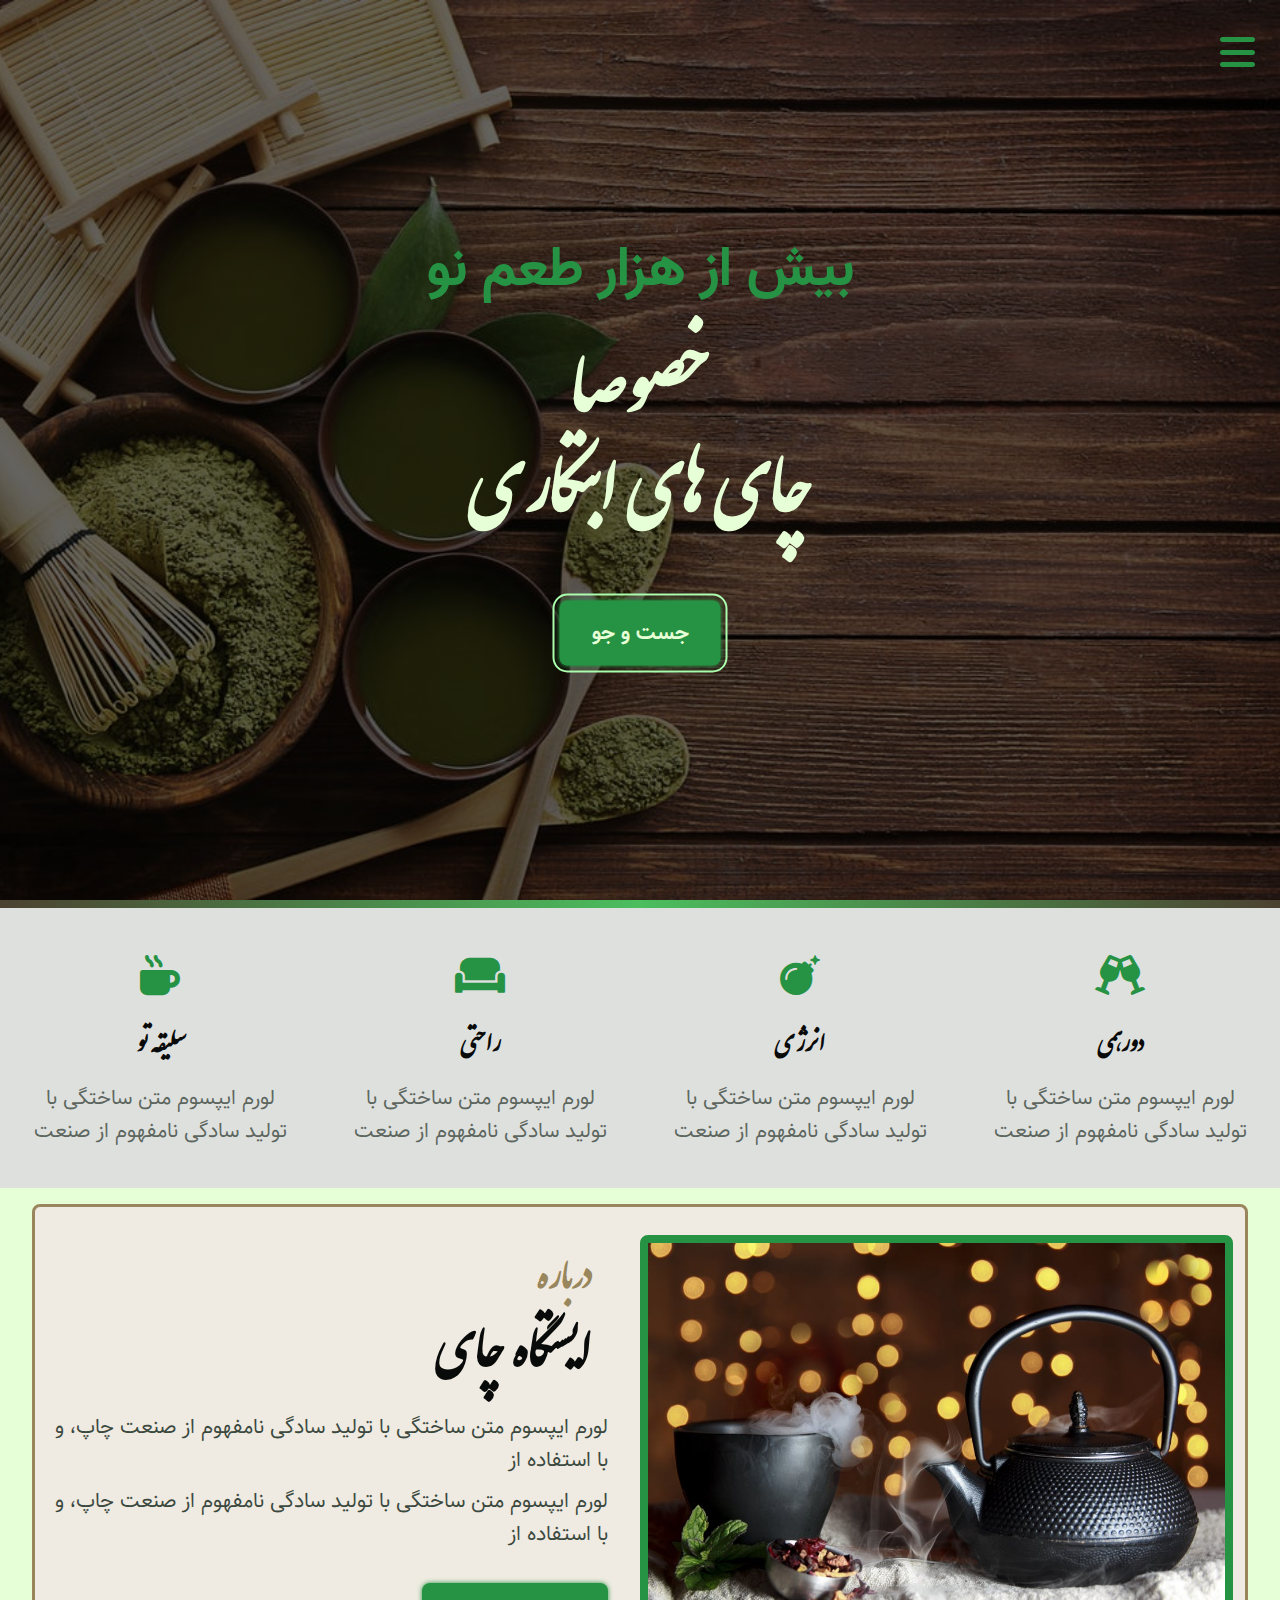
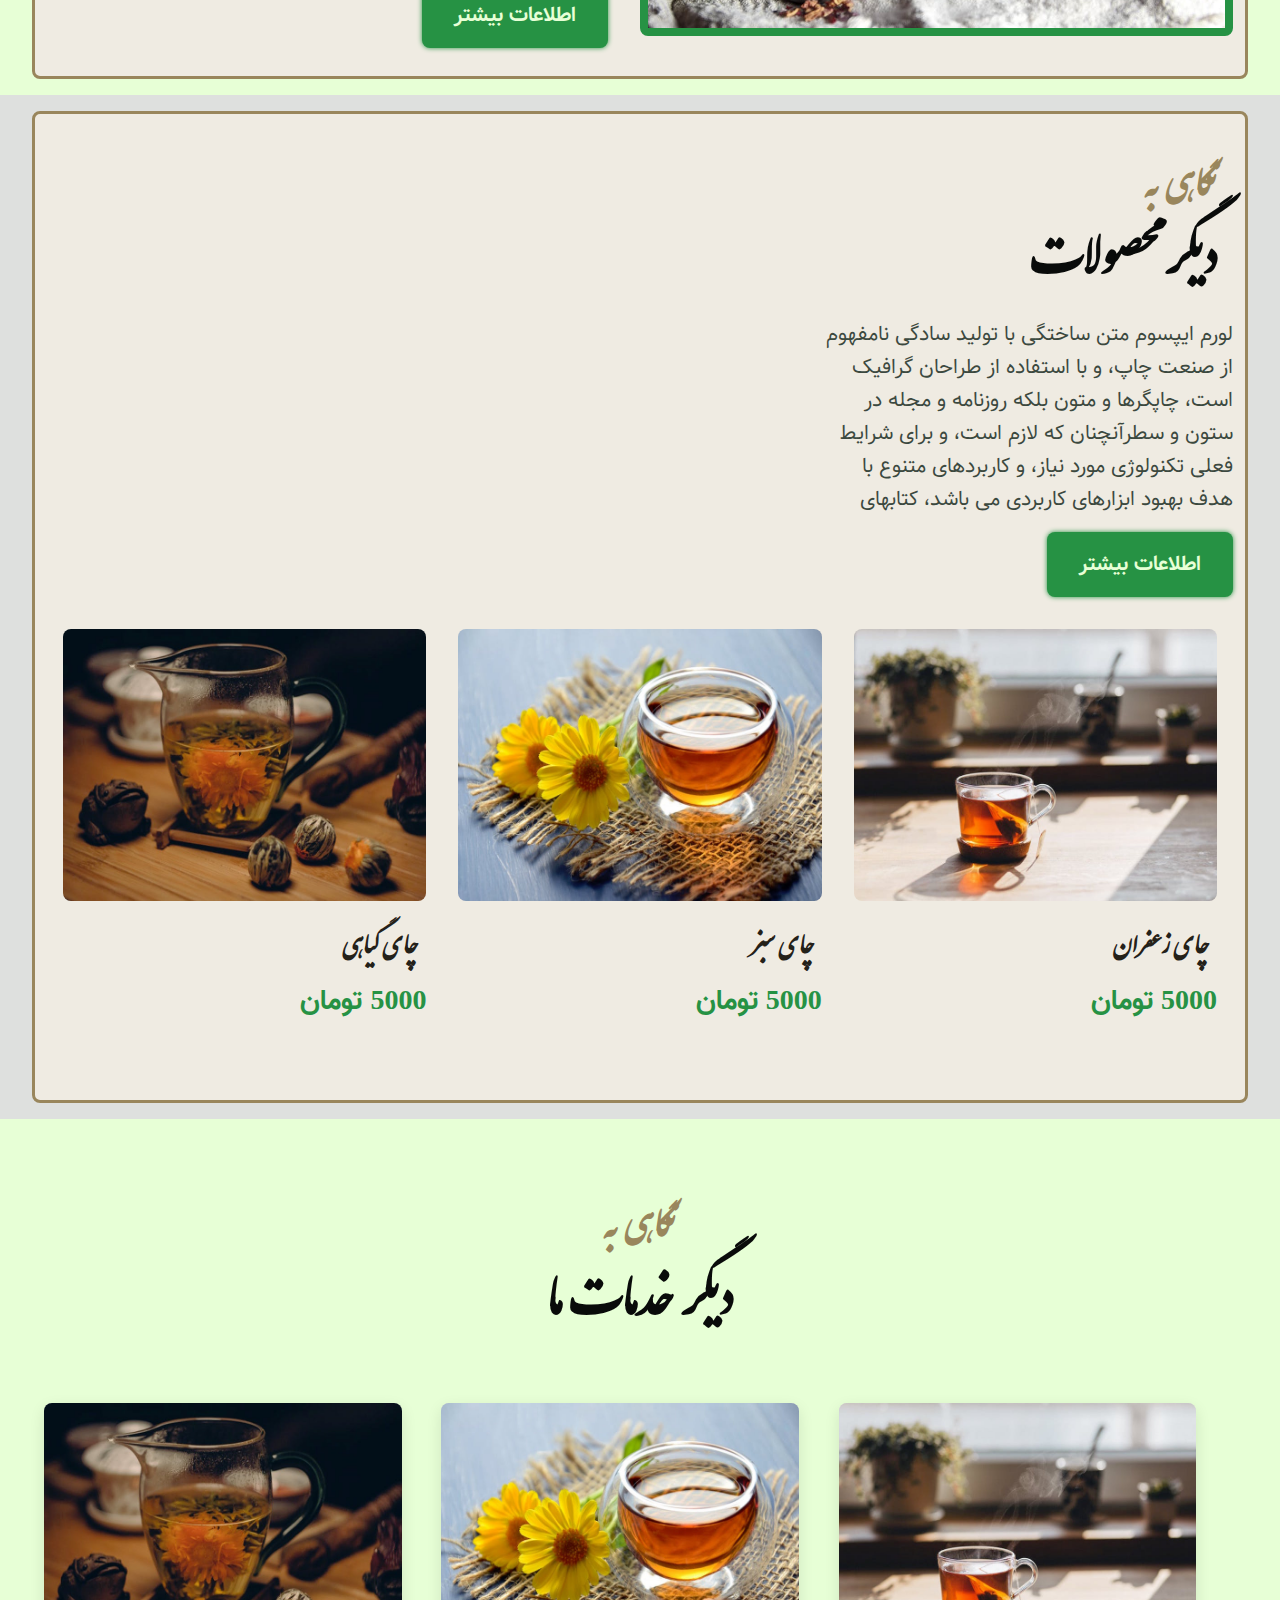
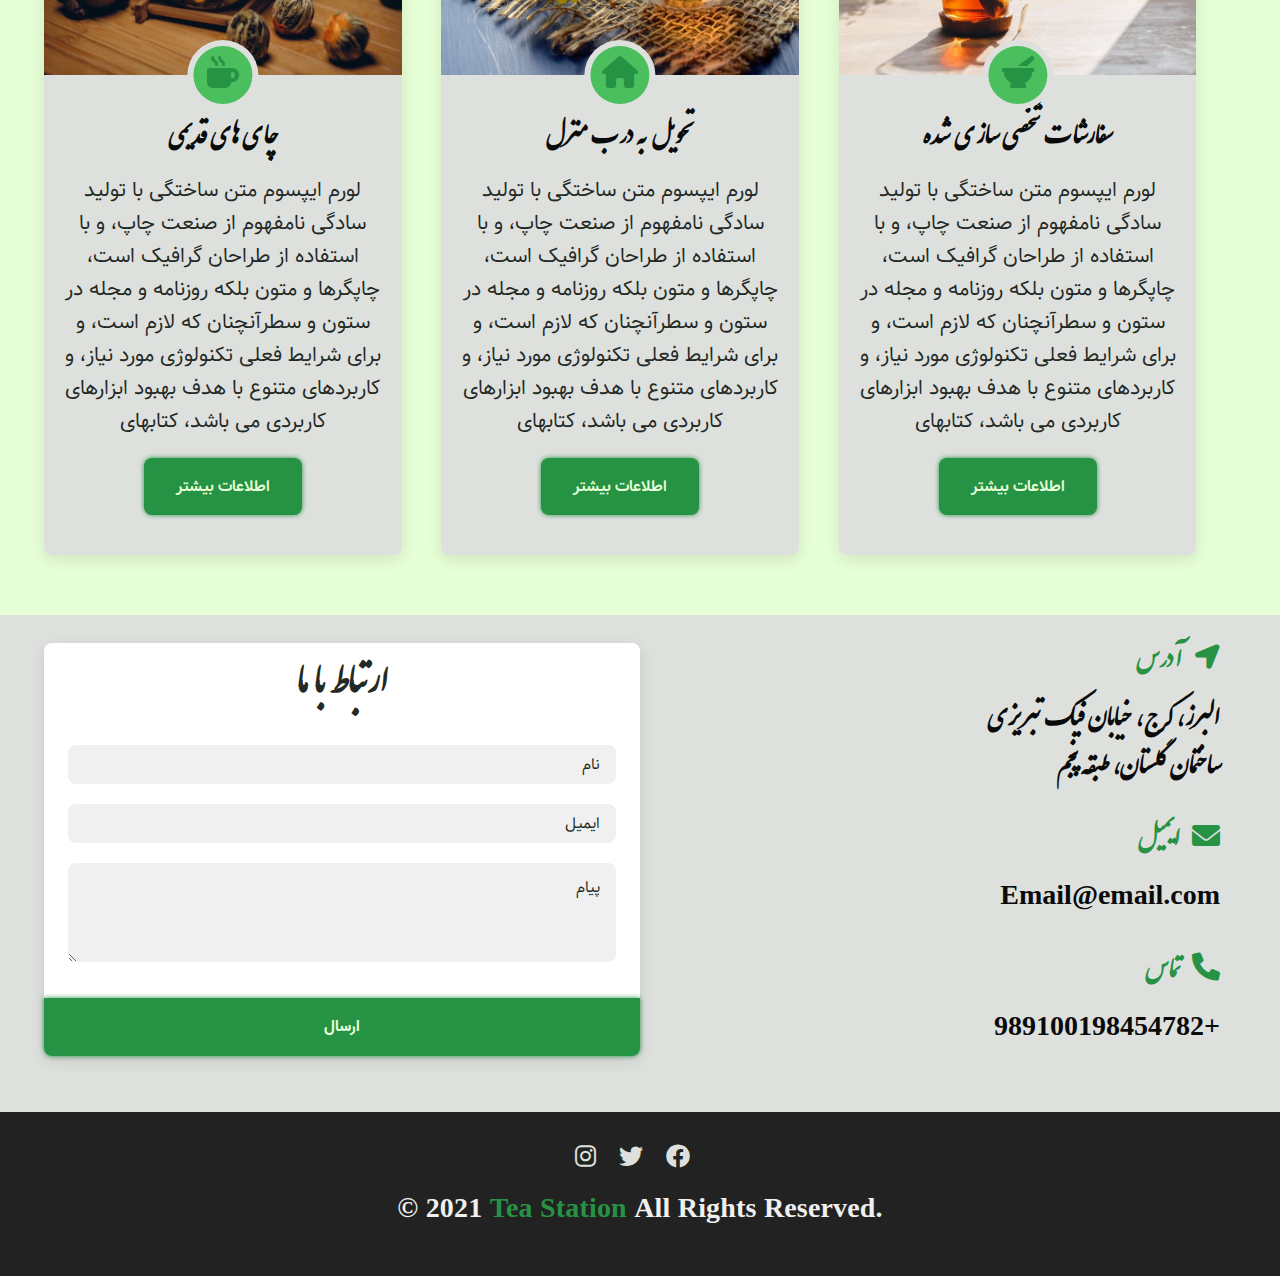
==== commit 615cdffa: "✅ navbar added" ====
--- a/index.html
+++ b/index.html
@@ -12,6 +12,23 @@
 	</head>
 	<body>
 		<!-- Navbar -->
+		<!-- Nav-Button -->
+		<span class="nav-btn" id="nav-btn">
+			<i class="fas fa-bars"></i>
+		</span>
+		<nav class="navbar" id="navbar">
+			<div class="navbar-header">
+				<span class="nav-close" id="nav-close">
+					<i class="fas fa-times"></i>
+				</span>
+			</div>
+			<ul class="nav-items">
+				<li><a href="index.html" class="nav-link">خانه</a></li>
+				<li><a href="skills.html" class="nav-link">قابلیت ها</a></li>
+				<li><a href="about.html" class="nav-link">درباره</a></li>
+				<li><a href="products.html" class="nav-link">محصولات</a></li>
+			</ul>
+		</nav>
 		<!-- End Of Navbar -->
 		<!-- Header -->
 		<header class="header">
@@ -382,5 +399,6 @@
 			</div>
 		</footer>
 		<!-- End Of Footer -->
+		<script src="./js/nav.js"></script>
 	</body>
 </html>
--- a/css/styles.css
+++ b/css/styles.css
@@ -485,3 +485,80 @@
 .company {
 	color: var(--color-primary);
 }
+
+/* 
+==========
+Navbar
+==========
+*/
+
+.nav-btn {
+	position: fixed;
+	top: 25px;
+	right: 25px;
+	font-size: 2.5rem;
+	color: var(--color-primary);
+	z-index: 1;
+	cursor: pointer;
+}
+
+.navbar {
+	position: fixed;
+	z-index: 2;
+	right: 0;
+	top: 0;
+	width: 100%;
+	height: 100%;
+	box-shadow: 2px 0 2px rgba(0, 0, 0, 0.2);
+	background: var(--color-grey-white);
+	min-width: 15rem;
+	transform: translateX(100%);
+	transition: var(--transition);
+}
+
+.showNav {
+	transform: translate(0);
+}
+
+.navbar-header {
+	text-align: left;
+	padding-left: 25px;
+	padding-top: 25px;
+}
+
+.nav-close {
+	font-size: 2.5rem;
+	cursor: pointer;
+	color: #f29c9c;
+	transition: var(--transition);
+}
+
+.nav-close:hover {
+	color: #bb2525;
+}
+
+.nav-items {
+	list-style-type: none;
+}
+
+.nav-link {
+	display: block;
+	font-size: 1.5rem;
+	padding: 0.25rem 1rem;
+	color: var(--color-grey-7);
+	transition: var(--transition);
+}
+
+.nav-link:hover {
+	background: var(--color-primary-lighter);
+	color: var(--color-primary-light);
+	padding-right: 1.5rem;
+	border-right: 0.25rem solid var(--color-primary);
+}
+
+@media screen and (min-width: 36rem) {
+	.navbar {
+		width: 30vw;
+		max-width: 20rem;
+	}
+}
